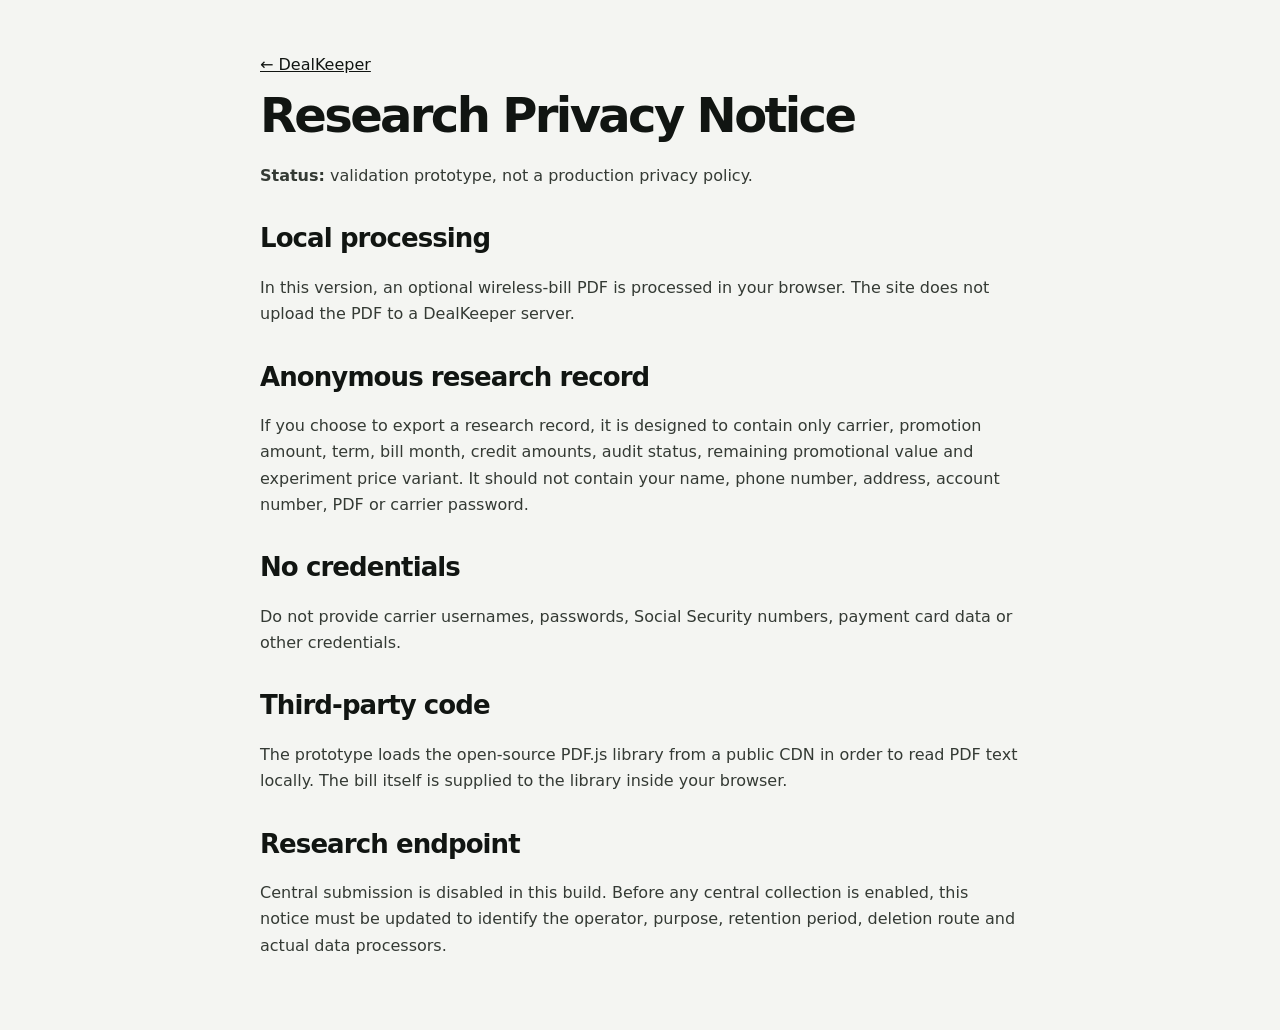
==== privacy.html @ bccef4cd "Add research privacy notice" ====
<!doctype html><html><head><meta charset="utf-8"><meta name="viewport" content="width=device-width,initial-scale=1"><title>DealKeeper Research Privacy</title><link rel="stylesheet" href="styles.css"></head><body><main class="container prose">
<a href="index.html">← DealKeeper</a>
<h1>Research Privacy Notice</h1>
<p><strong>Status:</strong> validation prototype, not a production privacy policy.</p>
<h2>Local processing</h2>
<p>In this version, an optional wireless-bill PDF is processed in your browser. The site does not upload the PDF to a DealKeeper server.</p>
<h2>Anonymous research record</h2>
<p>If you choose to export a research record, it is designed to contain only carrier, promotion amount, term, bill month, credit amounts, audit status, remaining promotional value and experiment price variant. It should not contain your name, phone number, address, account number, PDF or carrier password.</p>
<h2>No credentials</h2>
<p>Do not provide carrier usernames, passwords, Social Security numbers, payment card data or other credentials.</p>
<h2>Third-party code</h2>
<p>The prototype loads the open-source PDF.js library from a public CDN in order to read PDF text locally. The bill itself is supplied to the library inside your browser.</p>
<h2>Research endpoint</h2>
<p>Central submission is disabled in this build. Before any central collection is enabled, this notice must be updated to identify the operator, purpose, retention period, deletion route and actual data processors.</p>
</main></body></html>
---- styles.css ----
*{box-sizing:border-box}
:root{
  --bg:#f4f5f2;--ink:#111512;--muted:#5f665f;--line:#d9ded8;--paper:#fff;
  --good:#176b43;--warn:#9a6500;--bad:#aa2e25;--accent:#171a18;
}
html{scroll-behavior:smooth}
body{margin:0;font-family:Inter,ui-sans-serif,system-ui,-apple-system,BlinkMacSystemFont,"Segoe UI",sans-serif;background:var(--bg);color:var(--ink)}
a{color:inherit}
.container{width:min(960px,calc(100% - 34px));margin:0 auto}
.nav{position:sticky;top:0;background:rgba(244,245,242,.94);backdrop-filter:blur(12px);border-bottom:1px solid var(--line);z-index:5}
.nav-inner{min-height:64px;display:flex;align-items:center;justify-content:space-between;gap:20px}
.brand{font-weight:900;letter-spacing:-.02em}.brand span{font-size:12px;font-weight:700;color:var(--muted);margin-left:8px}
nav{display:flex;gap:18px;font-size:14px}nav a{text-decoration:none}
.hero{padding:86px 0 50px}
.eyebrow,.step,.small-label{font-size:12px;letter-spacing:.12em;font-weight:900;color:var(--muted)}
h1{font-size:clamp(42px,7vw,76px);line-height:.98;letter-spacing:-.055em;max-width:900px;margin:18px 0 24px}
h2{font-size:clamp(28px,4vw,42px);line-height:1.05;letter-spacing:-.035em;margin:8px 0 22px}
h3{font-size:22px;letter-spacing:-.02em}
.lede{max-width:750px;font-size:21px;line-height:1.5;color:#414741}
.trust-row{display:flex;flex-wrap:wrap;gap:10px 20px;color:var(--muted);font-size:14px;margin:26px 0}
.cta,.button{display:inline-flex;align-items:center;justify-content:center;border:0;border-radius:12px;padding:14px 19px;font-weight:850;text-decoration:none;cursor:pointer;font-size:15px}
.cta,.primary{background:var(--accent);color:#fff}
.secondary{background:#e9ece8;color:var(--ink)}
.ghost{background:transparent;color:var(--ink);border:1px solid var(--line)}
.section{padding:25px 0}
.money-card,.panel,.result-card{background:var(--paper);border:1px solid var(--line);border-radius:22px;box-shadow:0 12px 36px rgba(28,34,29,.04)}
.money-card{padding:28px;display:grid;grid-template-columns:1fr auto 1fr;gap:24px;align-items:center}
.money{font-size:32px;font-weight:950;letter-spacing:-.04em;margin:7px 0}.arrow{font-size:30px;color:#9ba29b}
.panel{padding:28px;margin:18px 0}.grid{display:grid;gap:16px}.two{grid-template-columns:1fr 1fr}
label{display:flex;flex-direction:column;gap:7px;font-size:14px;font-weight:750}
input,select,textarea{width:100%;border:1px solid #cbd1cb;border-radius:11px;padding:13px 14px;background:#fff;color:var(--ink);font:inherit}
input:focus,select:focus,textarea:focus{outline:2px solid #202420;outline-offset:1px}
.details{margin-top:19px;border-top:1px solid #ecefec;padding-top:15px}.details summary{cursor:pointer;font-weight:800}
.hint{font-size:13px;line-height:1.5;color:var(--muted)}
.upload-box{margin-top:18px;border:1px dashed #bfc6bf;padding:18px;border-radius:13px;display:flex;gap:14px;align-items:center}
.upload-box input{width:auto}
.checkbox{flex-direction:row;align-items:flex-start;font-weight:500;line-height:1.5}.checkbox input{width:18px;height:18px;margin-top:2px}
.consent-panel .button{margin-top:18px;width:100%}.error{color:var(--bad);margin-top:10px;font-weight:700}
.result-card{padding:30px;margin:22px 0}
.status-line{display:flex;justify-content:space-between;gap:12px;align-items:center}
.pill{border-radius:999px;padding:7px 11px;font-size:12px;font-weight:950;background:#dff2e8;color:var(--good)}
.pill.warn{background:#fff0cd;color:var(--warn)}.pill.bad{background:#f9dcd9;color:var(--bad)}
.confidence{font-size:12px;color:var(--muted)}
.metrics{display:grid;grid-template-columns:repeat(4,1fr);gap:10px;margin:24px 0}
.metrics div{background:#f4f5f2;border-radius:14px;padding:15px}.metrics span{display:block;color:var(--muted);font-size:12px}.metrics strong{display:block;font-size:22px;margin-top:5px}
.explanation{border-left:3px solid #c6ccc6;padding:4px 0 4px 16px;line-height:1.6}
.protection{margin-top:28px;background:#f0f2ee;border-radius:18px;padding:22px;display:grid;grid-template-columns:1.5fr .8fr;gap:25px;align-items:center}
.price-block{text-align:center}.price{font-size:28px;font-weight:950;margin-bottom:10px}.price-block .button{width:100%}
.thankyou{margin-top:12px;background:#e7f5ed;padding:13px;border-radius:10px;color:var(--good);font-weight:750}
.research-share .button{margin-right:8px;margin-bottom:8px}
footer{border-top:1px solid var(--line);margin-top:50px}.footer-inner{padding:30px 0;display:flex;justify-content:space-between;gap:20px;color:var(--muted);font-size:13px}.footer-inner a{margin-left:15px}
.prose{padding:55px 0;max-width:760px}.prose h1{font-size:48px}.prose h2{font-size:26px;margin-top:36px}.prose p,.prose li{line-height:1.65;color:#343a34}
@media(max-width:720px){
 nav{display:none}.hero{padding-top:55px}.money-card{grid-template-columns:1fr}.arrow{transform:rotate(90deg);justify-self:start}
 .two,.metrics,.protection{grid-template-columns:1fr}.footer-inner{flex-direction:column}.footer-inner a{margin:0 15px 0 0}
}
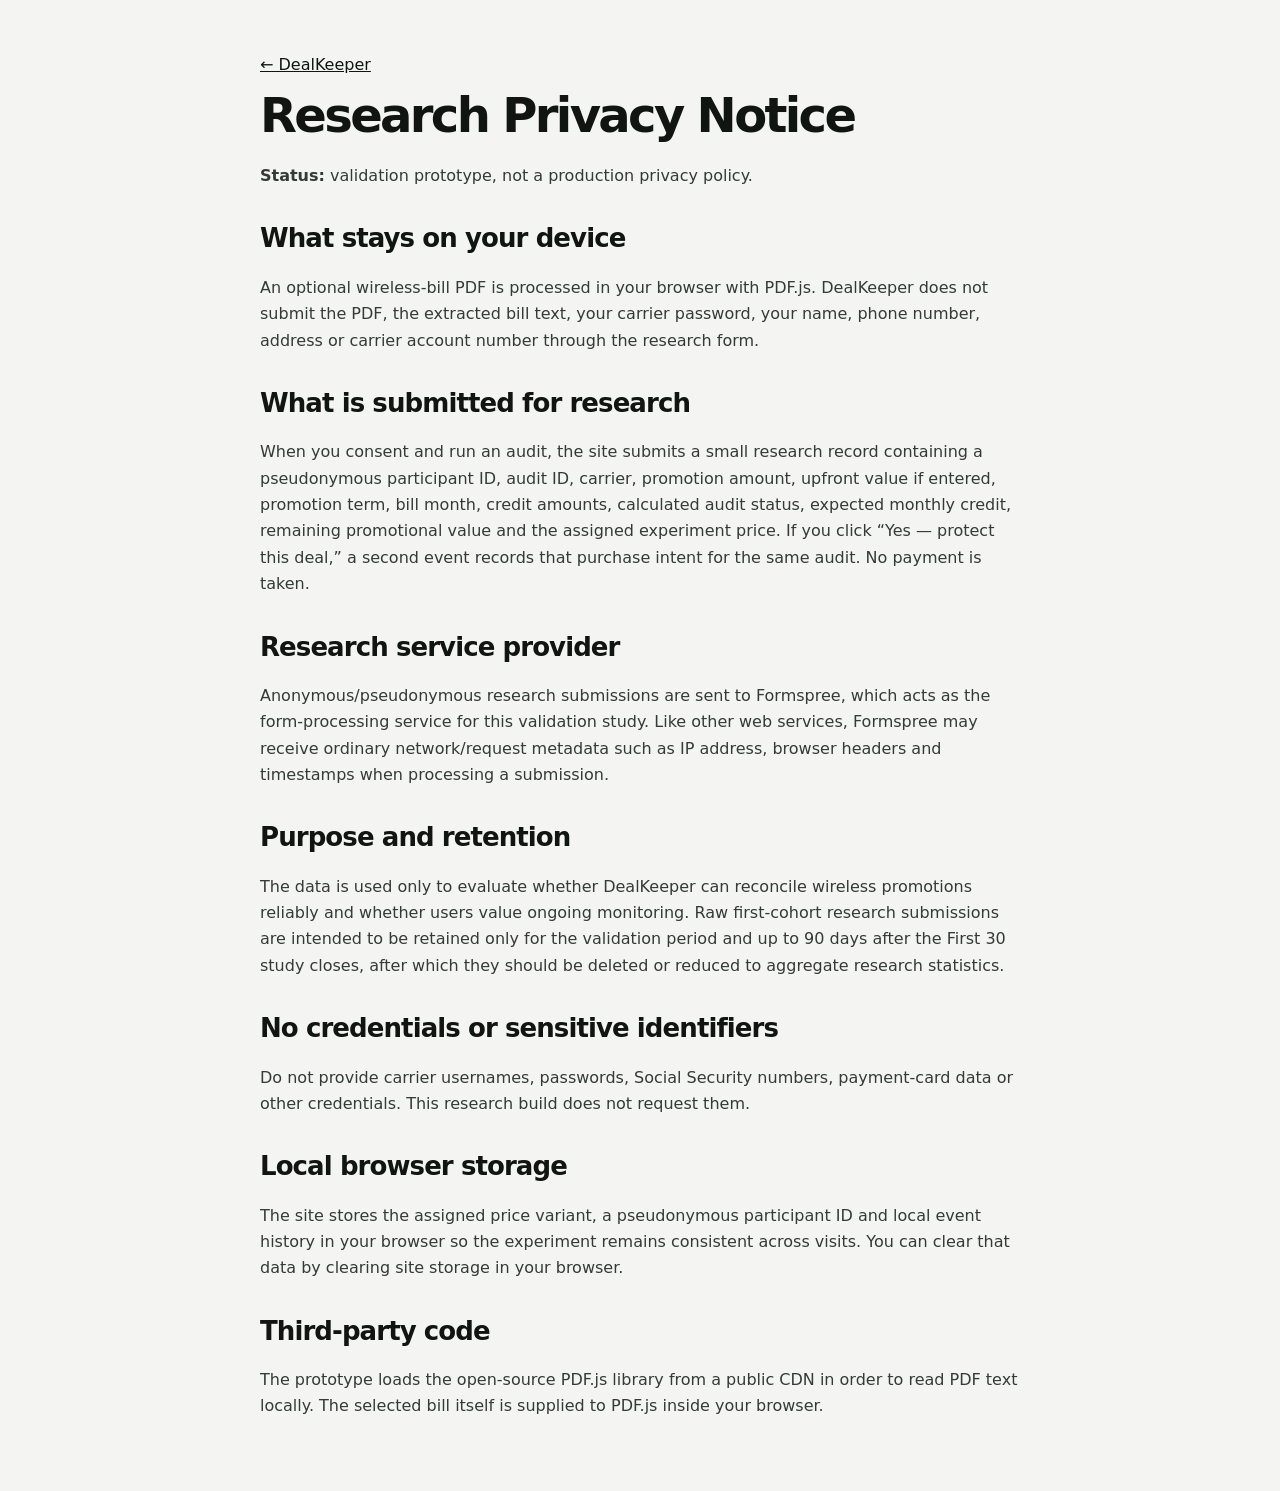
==== commit efddb5e9: "Document Formspree research data handling" ====
--- a/privacy.html
+++ b/privacy.html
@@ -2,14 +2,18 @@
 <a href="index.html">← DealKeeper</a>
 <h1>Research Privacy Notice</h1>
 <p><strong>Status:</strong> validation prototype, not a production privacy policy.</p>
-<h2>Local processing</h2>
-<p>In this version, an optional wireless-bill PDF is processed in your browser. The site does not upload the PDF to a DealKeeper server.</p>
-<h2>Anonymous research record</h2>
-<p>If you choose to export a research record, it is designed to contain only carrier, promotion amount, term, bill month, credit amounts, audit status, remaining promotional value and experiment price variant. It should not contain your name, phone number, address, account number, PDF or carrier password.</p>
-<h2>No credentials</h2>
-<p>Do not provide carrier usernames, passwords, Social Security numbers, payment card data or other credentials.</p>
+<h2>What stays on your device</h2>
+<p>An optional wireless-bill PDF is processed in your browser with PDF.js. DealKeeper does not submit the PDF, the extracted bill text, your carrier password, your name, phone number, address or carrier account number through the research form.</p>
+<h2>What is submitted for research</h2>
+<p>When you consent and run an audit, the site submits a small research record containing a pseudonymous participant ID, audit ID, carrier, promotion amount, upfront value if entered, promotion term, bill month, credit amounts, calculated audit status, expected monthly credit, remaining promotional value and the assigned experiment price. If you click “Yes — protect this deal,” a second event records that purchase intent for the same audit. No payment is taken.</p>
+<h2>Research service provider</h2>
+<p>Anonymous/pseudonymous research submissions are sent to Formspree, which acts as the form-processing service for this validation study. Like other web services, Formspree may receive ordinary network/request metadata such as IP address, browser headers and timestamps when processing a submission.</p>
+<h2>Purpose and retention</h2>
+<p>The data is used only to evaluate whether DealKeeper can reconcile wireless promotions reliably and whether users value ongoing monitoring. Raw first-cohort research submissions are intended to be retained only for the validation period and up to 90 days after the First 30 study closes, after which they should be deleted or reduced to aggregate research statistics.</p>
+<h2>No credentials or sensitive identifiers</h2>
+<p>Do not provide carrier usernames, passwords, Social Security numbers, payment-card data or other credentials. This research build does not request them.</p>
+<h2>Local browser storage</h2>
+<p>The site stores the assigned price variant, a pseudonymous participant ID and local event history in your browser so the experiment remains consistent across visits. You can clear that data by clearing site storage in your browser.</p>
 <h2>Third-party code</h2>
-<p>The prototype loads the open-source PDF.js library from a public CDN in order to read PDF text locally. The bill itself is supplied to the library inside your browser.</p>
-<h2>Research endpoint</h2>
-<p>Central submission is disabled in this build. Before any central collection is enabled, this notice must be updated to identify the operator, purpose, retention period, deletion route and actual data processors.</p>
+<p>The prototype loads the open-source PDF.js library from a public CDN in order to read PDF text locally. The selected bill itself is supplied to PDF.js inside your browser.</p>
 </main></body></html>
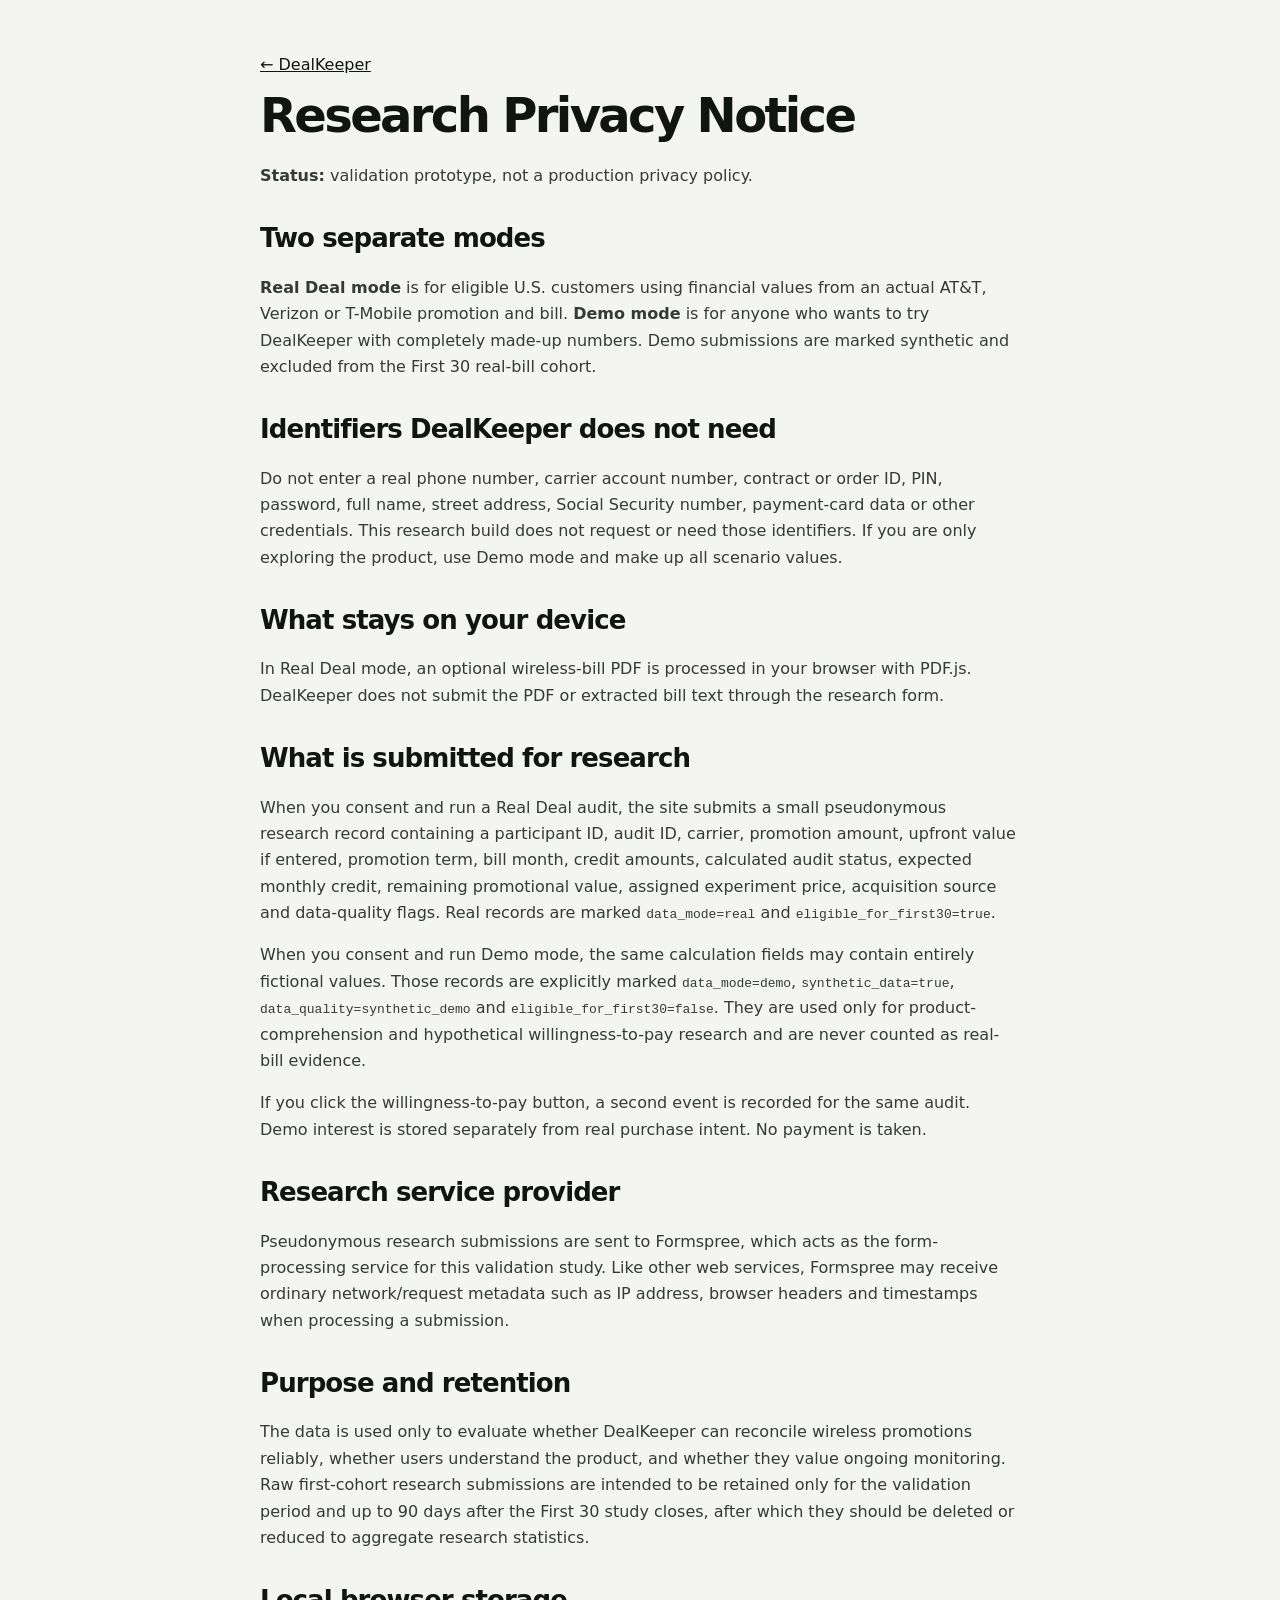
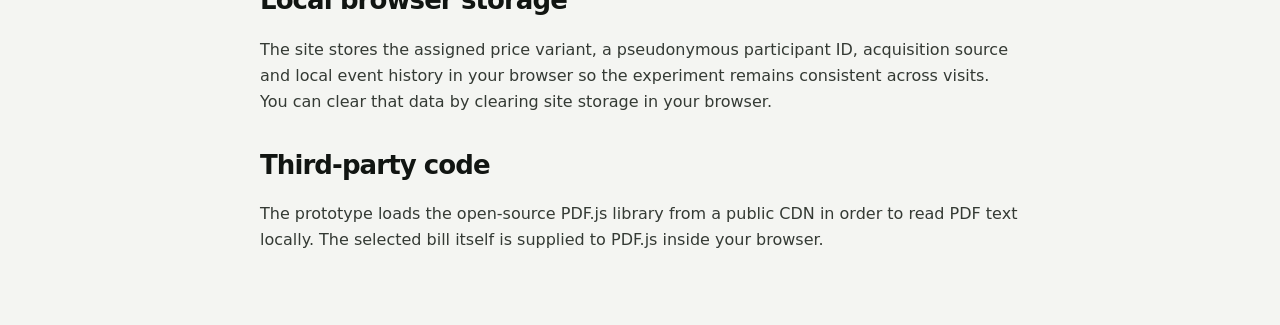
==== commit d143dac5: "Document DealKeeper real and synthetic demo privacy split" ====
--- a/privacy.html
+++ b/privacy.html
@@ -2,18 +2,22 @@
 <a href="index.html">← DealKeeper</a>
 <h1>Research Privacy Notice</h1>
 <p><strong>Status:</strong> validation prototype, not a production privacy policy.</p>
+<h2>Two separate modes</h2>
+<p><strong>Real Deal mode</strong> is for eligible U.S. customers using financial values from an actual AT&amp;T, Verizon or T-Mobile promotion and bill. <strong>Demo mode</strong> is for anyone who wants to try DealKeeper with completely made-up numbers. Demo submissions are marked synthetic and excluded from the First 30 real-bill cohort.</p>
+<h2>Identifiers DealKeeper does not need</h2>
+<p>Do not enter a real phone number, carrier account number, contract or order ID, PIN, password, full name, street address, Social Security number, payment-card data or other credentials. This research build does not request or need those identifiers. If you are only exploring the product, use Demo mode and make up all scenario values.</p>
 <h2>What stays on your device</h2>
-<p>An optional wireless-bill PDF is processed in your browser with PDF.js. DealKeeper does not submit the PDF, the extracted bill text, your carrier password, your name, phone number, address or carrier account number through the research form.</p>
+<p>In Real Deal mode, an optional wireless-bill PDF is processed in your browser with PDF.js. DealKeeper does not submit the PDF or extracted bill text through the research form.</p>
 <h2>What is submitted for research</h2>
-<p>When you consent and run an audit, the site submits a small research record containing a pseudonymous participant ID, audit ID, carrier, promotion amount, upfront value if entered, promotion term, bill month, credit amounts, calculated audit status, expected monthly credit, remaining promotional value and the assigned experiment price. If you click “Yes — protect this deal,” a second event records that purchase intent for the same audit. No payment is taken.</p>
+<p>When you consent and run a Real Deal audit, the site submits a small pseudonymous research record containing a participant ID, audit ID, carrier, promotion amount, upfront value if entered, promotion term, bill month, credit amounts, calculated audit status, expected monthly credit, remaining promotional value, assigned experiment price, acquisition source and data-quality flags. Real records are marked <code>data_mode=real</code> and <code>eligible_for_first30=true</code>.</p>
+<p>When you consent and run Demo mode, the same calculation fields may contain entirely fictional values. Those records are explicitly marked <code>data_mode=demo</code>, <code>synthetic_data=true</code>, <code>data_quality=synthetic_demo</code> and <code>eligible_for_first30=false</code>. They are used only for product-comprehension and hypothetical willingness-to-pay research and are never counted as real-bill evidence.</p>
+<p>If you click the willingness-to-pay button, a second event is recorded for the same audit. Demo interest is stored separately from real purchase intent. No payment is taken.</p>
 <h2>Research service provider</h2>
-<p>Anonymous/pseudonymous research submissions are sent to Formspree, which acts as the form-processing service for this validation study. Like other web services, Formspree may receive ordinary network/request metadata such as IP address, browser headers and timestamps when processing a submission.</p>
+<p>Pseudonymous research submissions are sent to Formspree, which acts as the form-processing service for this validation study. Like other web services, Formspree may receive ordinary network/request metadata such as IP address, browser headers and timestamps when processing a submission.</p>
 <h2>Purpose and retention</h2>
-<p>The data is used only to evaluate whether DealKeeper can reconcile wireless promotions reliably and whether users value ongoing monitoring. Raw first-cohort research submissions are intended to be retained only for the validation period and up to 90 days after the First 30 study closes, after which they should be deleted or reduced to aggregate research statistics.</p>
-<h2>No credentials or sensitive identifiers</h2>
-<p>Do not provide carrier usernames, passwords, Social Security numbers, payment-card data or other credentials. This research build does not request them.</p>
+<p>The data is used only to evaluate whether DealKeeper can reconcile wireless promotions reliably, whether users understand the product, and whether they value ongoing monitoring. Raw first-cohort research submissions are intended to be retained only for the validation period and up to 90 days after the First 30 study closes, after which they should be deleted or reduced to aggregate research statistics.</p>
 <h2>Local browser storage</h2>
-<p>The site stores the assigned price variant, a pseudonymous participant ID and local event history in your browser so the experiment remains consistent across visits. You can clear that data by clearing site storage in your browser.</p>
+<p>The site stores the assigned price variant, a pseudonymous participant ID, acquisition source and local event history in your browser so the experiment remains consistent across visits. You can clear that data by clearing site storage in your browser.</p>
 <h2>Third-party code</h2>
 <p>The prototype loads the open-source PDF.js library from a public CDN in order to read PDF text locally. The selected bill itself is supplied to PDF.js inside your browser.</p>
 </main></body></html>
--- a/styles.css
+++ b/styles.css
@@ -25,7 +25,7 @@
 .section{padding:25px 0}
 .money-card,.panel,.result-card{background:var(--paper);border:1px solid var(--line);border-radius:22px;box-shadow:0 12px 36px rgba(28,34,29,.04)}
 .money-card{padding:28px;display:grid;grid-template-columns:1fr auto 1fr;gap:24px;align-items:center}
-.money{font-size:32px;font-weight:950;letter-spacing:-.04em;margin:7px 0}.arrow{font-size:30px;color:#9ba29b}
+.money{font-size:32px;font-weight:950;letter-spacing:-.04em;margin:7px 0}.arrow{font-size:22px;font-weight:900;color:#9ba29b;text-transform:uppercase}
 .panel{padding:28px;margin:18px 0}.grid{display:grid;gap:16px}.two{grid-template-columns:1fr 1fr}
 label{display:flex;flex-direction:column;gap:7px;font-size:14px;font-weight:750}
 input,select,textarea{width:100%;border:1px solid #cbd1cb;border-radius:11px;padding:13px 14px;background:#fff;color:var(--ink);font:inherit}
@@ -48,9 +48,22 @@
 .price-block{text-align:center}.price{font-size:28px;font-weight:950;margin-bottom:10px}.price-block .button{width:100%}
 .thankyou{margin-top:12px;background:#e7f5ed;padding:13px;border-radius:10px;color:var(--good);font-weight:750}
 .research-share .button{margin-right:8px;margin-bottom:8px}
+.mode-panel{overflow:hidden}
+.mode-grid{display:grid;grid-template-columns:1fr 1fr;gap:14px;margin:18px 0}
+.mode-card{appearance:none;text-align:left;border:1px solid var(--line);border-radius:16px;background:#f8f9f7;padding:20px;cursor:pointer;color:var(--ink);font:inherit;transition:border-color .15s ease,box-shadow .15s ease,transform .15s ease}
+.mode-card:hover{transform:translateY(-1px);box-shadow:0 8px 22px rgba(28,34,29,.06)}
+.mode-card.active{border:2px solid var(--accent);background:#fff;box-shadow:0 10px 28px rgba(28,34,29,.08)}
+.mode-title{display:block;font-size:20px;font-weight:950;letter-spacing:-.02em;margin-bottom:8px}
+.mode-copy{display:block;font-size:14px;line-height:1.5;color:#454b45}
+.mode-tag{display:inline-block;margin-top:14px;border-radius:999px;padding:6px 9px;background:#e9ece8;color:#3d443e;font-size:11px;font-weight:850}
+.mode-card.active .mode-tag{background:#171a18;color:#fff}
+.privacy-banner{margin-top:16px;padding:14px 16px;border-radius:13px;background:#f0f2ee;font-size:13px;line-height:1.55;color:#454b45}
+.demo-tools{margin-top:18px;padding-top:16px;border-top:1px solid #ecefec;display:flex;align-items:center;gap:14px;flex-wrap:wrap}
+.demo-tools[hidden]{display:none}
 footer{border-top:1px solid var(--line);margin-top:50px}.footer-inner{padding:30px 0;display:flex;justify-content:space-between;gap:20px;color:var(--muted);font-size:13px}.footer-inner a{margin-left:15px}
 .prose{padding:55px 0;max-width:760px}.prose h1{font-size:48px}.prose h2{font-size:26px;margin-top:36px}.prose p,.prose li{line-height:1.65;color:#343a34}
 @media(max-width:720px){
- nav{display:none}.hero{padding-top:55px}.money-card{grid-template-columns:1fr}.arrow{transform:rotate(90deg);justify-self:start}
- .two,.metrics,.protection{grid-template-columns:1fr}.footer-inner{flex-direction:column}.footer-inner a{margin:0 15px 0 0}
+ nav{display:none}.hero{padding-top:55px}.money-card{grid-template-columns:1fr}.arrow{justify-self:start}
+ .two,.metrics,.protection,.mode-grid{grid-template-columns:1fr}.footer-inner{flex-direction:column}.footer-inner a{margin:0 15px 0 0}
+ .mode-card{padding:17px}
 }
